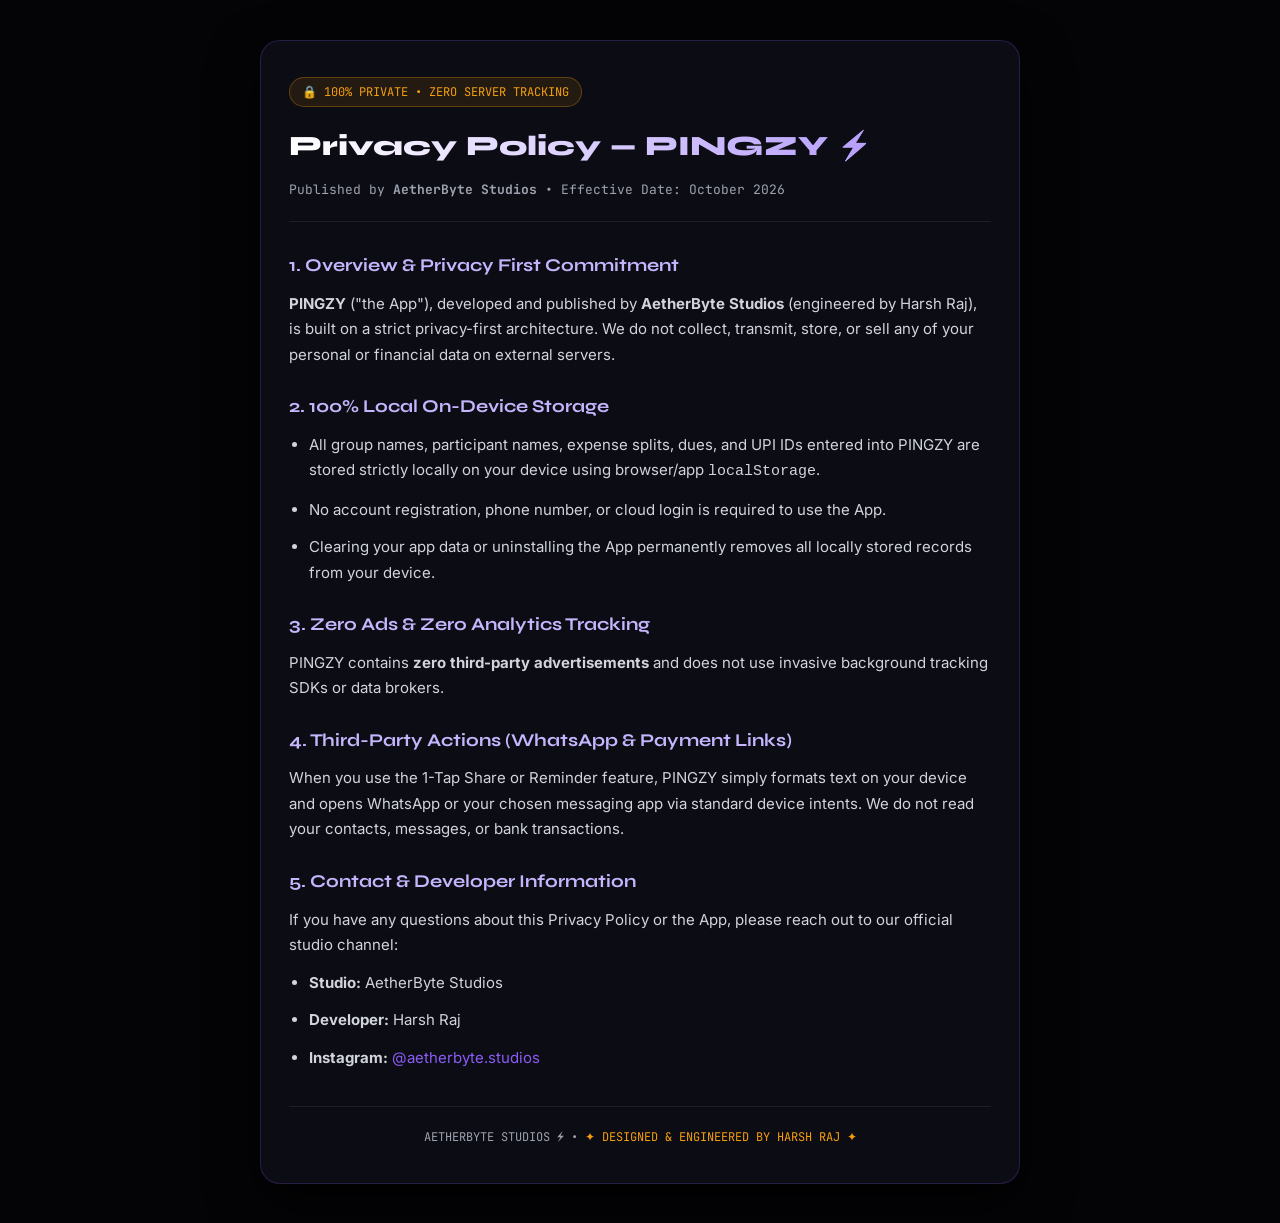
==== privacy.html @ 13483d2e "Create privacy.html" ====
<!DOCTYPE html>
<html lang="en">
<head>
  <meta charset="UTF-8" />
  <meta name="viewport" content="width=device-width, initial-scale=1.0" />
  <title>Privacy Policy — PINGZY ⚡ | AetherByte Studios</title>
  <link href="https://fonts.googleapis.com/css2?family=JetBrains+Mono:wght@400;600&family=Syne:wght@700;800&family=Inter:wght@400;500;600&display=swap" rel="stylesheet">
  <style>
    :root {
      --bg: #040407;
      --card: #0c0c14;
      --border: rgba(139, 92, 246, 0.22);
      --violet: #8b5cf6;
      --gold: #f59e0b;
      --text: #f3f4f6;
      --muted: #9ca3af;
    }
    * { box-sizing: border-box; margin: 0; padding: 0; }
    body {
      background-color: var(--bg);
      color: var(--text);
      font-family: 'Inter', sans-serif;
      line-height: 1.7;
      padding: 40px 20px;
    }
    .container {
      max-width: 760px;
      margin: 0 auto;
      background: var(--card);
      border: 1px solid var(--border);
      border-radius: 20px;
      padding: 36px 28px;
      box-shadow: 0 20px 50px rgba(0, 0, 0, 0.8);
    }
    .badge {
      display: inline-block;
      font-family: 'JetBrains Mono', monospace;
      font-size: 12px;
      color: var(--gold);
      background: rgba(245, 158, 11, 0.1);
      border: 1px solid rgba(245, 158, 11, 0.3);
      padding: 4px 12px;
      border-radius: 99px;
      margin-bottom: 16px;
    }
    h1 {
      font-family: 'Syne', sans-serif;
      font-size: 28px;
      font-weight: 800;
      margin-bottom: 8px;
      background: linear-gradient(90deg, #ffffff, #a78bfa);
      -webkit-background-clip: text;
      -webkit-text-fill-color: transparent;
    }
    .meta {
      font-family: 'JetBrains Mono', monospace;
      font-size: 13px;
      color: var(--muted);
      margin-bottom: 28px;
      padding-bottom: 20px;
      border-bottom: 1px solid rgba(255,255,255,0.08);
    }
    h2 {
      font-family: 'Syne', sans-serif;
      font-size: 18px;
      color: #c4b5fd;
      margin: 24px 0 10px;
    }
    p, li {
      font-size: 15px;
      color: #d1d5db;
      margin-bottom: 12px;
    }
    ul { padding-left: 20px; margin-bottom: 16px; }
    .footer {
      margin-top: 36px;
      padding-top: 20px;
      border-top: 1px solid rgba(255,255,255,0.08);
      text-align: center;
      font-family: 'JetBrains Mono', monospace;
      font-size: 12px;
      color: var(--muted);
    }
    .footer span { color: var(--gold); }
    a { color: var(--violet); text-decoration: none; }
  </style>
</head>
<body>
  <div class="container">
    <div class="badge">🔒 100% PRIVATE • ZERO SERVER TRACKING</div>
    <h1>Privacy Policy — PINGZY ⚡</h1>
    <div class="meta">
      Published by <strong>AetherByte Studios</strong> • Effective Date: October 2026
    </div>

    <h2>1. Overview & Privacy First Commitment</h2>
    <p><strong>PINGZY</strong> ("the App"), developed and published by <strong>AetherByte Studios</strong> (engineered by Harsh Raj), is built on a strict privacy-first architecture. We do not collect, transmit, store, or sell any of your personal or financial data on external servers.</p>

    <h2>2. 100% Local On-Device Storage</h2>
    <ul>
      <li>All group names, participant names, expense splits, dues, and UPI IDs entered into PINGZY are stored strictly locally on your device using browser/app <code>localStorage</code>.</li>
      <li>No account registration, phone number, or cloud login is required to use the App.</li>
      <li>Clearing your app data or uninstalling the App permanently removes all locally stored records from your device.</li>
    </ul>

    <h2>3. Zero Ads & Zero Analytics Tracking</h2>
    <p>PINGZY contains <strong>zero third-party advertisements</strong> and does not use invasive background tracking SDKs or data brokers.</p>

    <h2>4. Third-Party Actions (WhatsApp & Payment Links)</h2>
    <p>When you use the 1-Tap Share or Reminder feature, PINGZY simply formats text on your device and opens WhatsApp or your chosen messaging app via standard device intents. We do not read your contacts, messages, or bank transactions.</p>

    <h2>5. Contact & Developer Information</h2>
    <p>If you have any questions about this Privacy Policy or the App, please reach out to our official studio channel:</p>
    <ul>
      <li><strong>Studio:</strong> AetherByte Studios</li>
      <li><strong>Developer:</strong> Harsh Raj</li>
      <li><strong>Instagram:</strong> <a href="https://instagram.com/aetherbyte.studios" target="_blank">@aetherbyte.studios</a></li>
    </ul>

    <div class="footer">
      AETHERBYTE STUDIOS ⚡ • <span>✦ DESIGNED & ENGINEERED BY HARSH RAJ ✦</span>
    </div>
  </div>
</body>
</html>
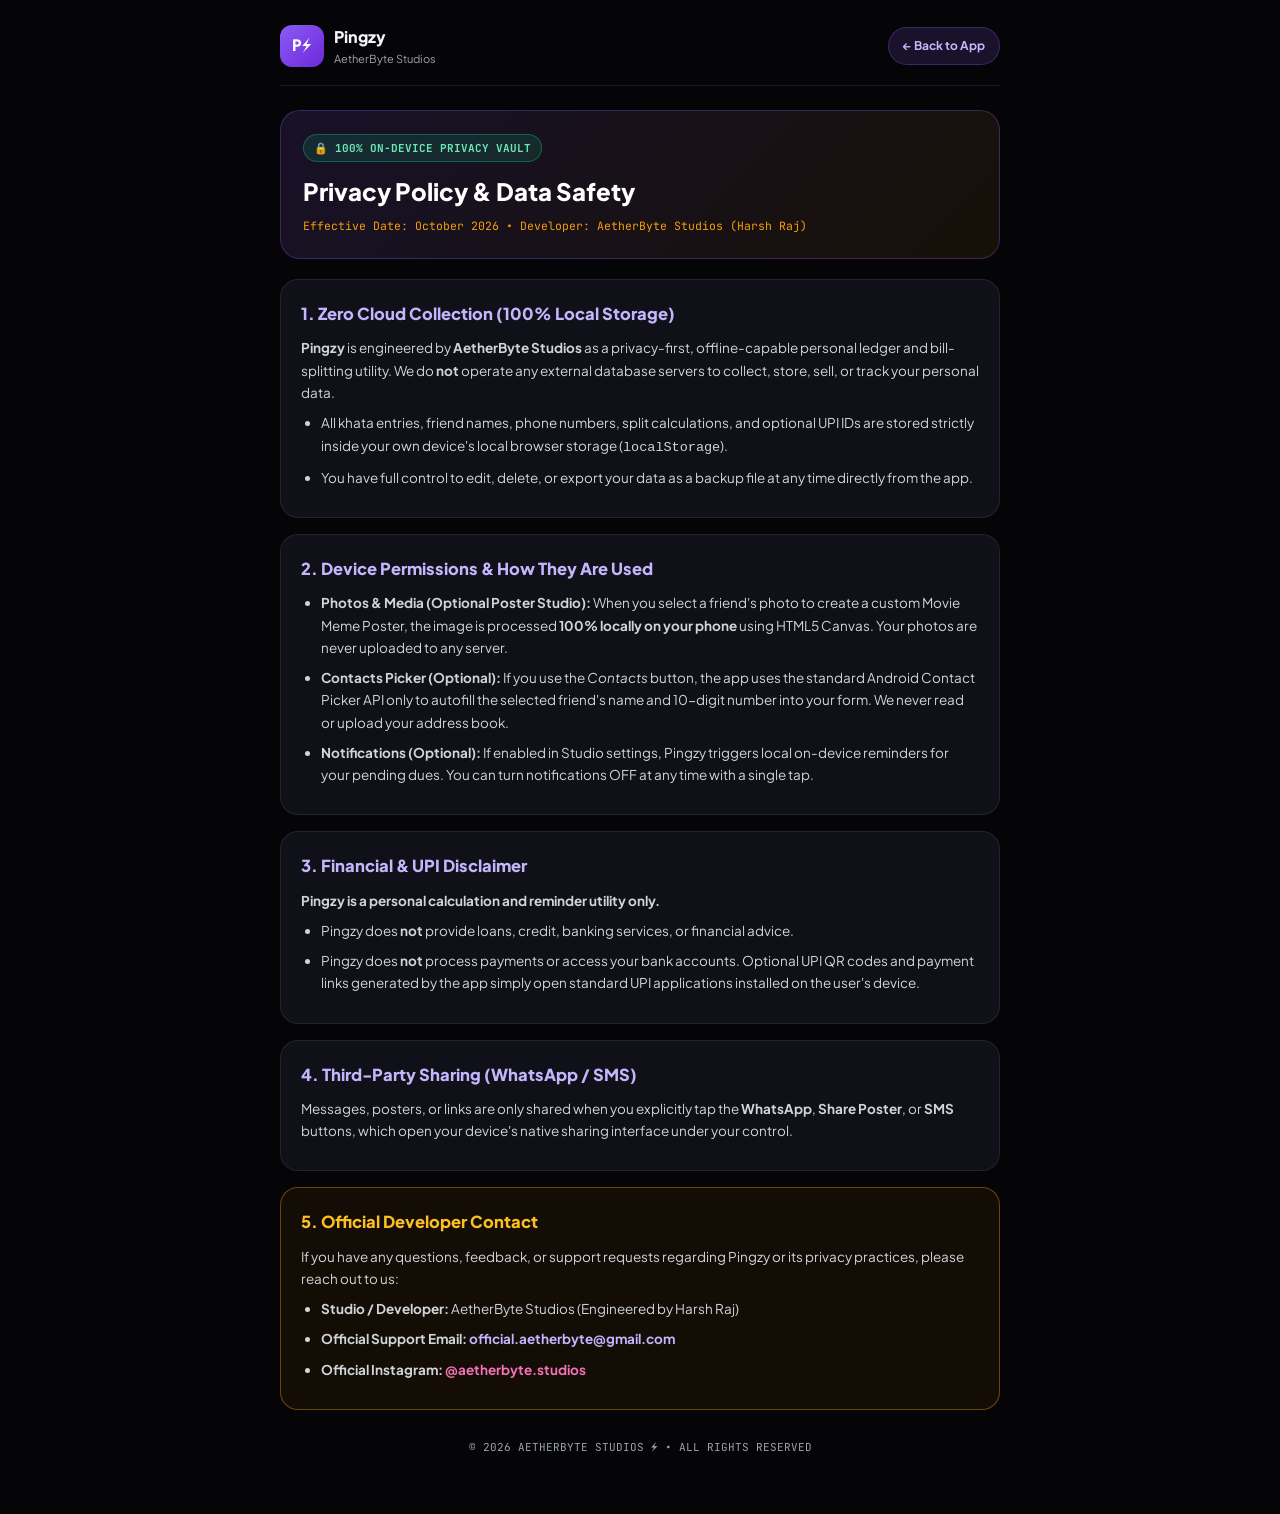
==== commit 39f08771: "Update privacy.html" ====
--- a/privacy.html
+++ b/privacy.html
@@ -1,125 +1,217 @@
 <!DOCTYPE html>
 <html lang="en">
 <head>
-  <meta charset="UTF-8" />
-  <meta name="viewport" content="width=device-width, initial-scale=1.0" />
-  <title>Privacy Policy — PINGZY ⚡ | AetherByte Studios</title>
-  <link href="https://fonts.googleapis.com/css2?family=JetBrains+Mono:wght@400;600&family=Syne:wght@700;800&family=Inter:wght@400;500;600&display=swap" rel="stylesheet">
-  <style>
-    :root {
-      --bg: #040407;
-      --card: #0c0c14;
-      --border: rgba(139, 92, 246, 0.22);
-      --violet: #8b5cf6;
-      --gold: #f59e0b;
-      --text: #f3f4f6;
-      --muted: #9ca3af;
-    }
-    * { box-sizing: border-box; margin: 0; padding: 0; }
-    body {
-      background-color: var(--bg);
-      color: var(--text);
-      font-family: 'Inter', sans-serif;
-      line-height: 1.7;
-      padding: 40px 20px;
-    }
-    .container {
-      max-width: 760px;
-      margin: 0 auto;
-      background: var(--card);
-      border: 1px solid var(--border);
-      border-radius: 20px;
-      padding: 36px 28px;
-      box-shadow: 0 20px 50px rgba(0, 0, 0, 0.8);
-    }
-    .badge {
-      display: inline-block;
-      font-family: 'JetBrains Mono', monospace;
-      font-size: 12px;
-      color: var(--gold);
-      background: rgba(245, 158, 11, 0.1);
-      border: 1px solid rgba(245, 158, 11, 0.3);
-      padding: 4px 12px;
-      border-radius: 99px;
-      margin-bottom: 16px;
-    }
-    h1 {
-      font-family: 'Syne', sans-serif;
-      font-size: 28px;
-      font-weight: 800;
-      margin-bottom: 8px;
-      background: linear-gradient(90deg, #ffffff, #a78bfa);
-      -webkit-background-clip: text;
-      -webkit-text-fill-color: transparent;
-    }
-    .meta {
-      font-family: 'JetBrains Mono', monospace;
-      font-size: 13px;
-      color: var(--muted);
-      margin-bottom: 28px;
-      padding-bottom: 20px;
-      border-bottom: 1px solid rgba(255,255,255,0.08);
-    }
-    h2 {
-      font-family: 'Syne', sans-serif;
-      font-size: 18px;
-      color: #c4b5fd;
-      margin: 24px 0 10px;
-    }
-    p, li {
-      font-size: 15px;
-      color: #d1d5db;
-      margin-bottom: 12px;
-    }
-    ul { padding-left: 20px; margin-bottom: 16px; }
-    .footer {
-      margin-top: 36px;
-      padding-top: 20px;
-      border-top: 1px solid rgba(255,255,255,0.08);
-      text-align: center;
-      font-family: 'JetBrains Mono', monospace;
-      font-size: 12px;
-      color: var(--muted);
-    }
-    .footer span { color: var(--gold); }
-    a { color: var(--violet); text-decoration: none; }
-  </style>
+    <meta charset="UTF-8">
+    <meta name="viewport" content="width=device-width, initial-scale=1.0">
+    <meta name="theme-color" content="#050507">
+    <title>Privacy Policy &mdash; Pingzy by AetherByte Studios</title>
+    <link rel="preconnect" href="https://fonts.googleapis.com">
+    <link rel="preconnect" href="https://fonts.gstatic.com" crossorigin>
+    <link href="https://fonts.googleapis.com/css2?family=JetBrains+Mono:wght@600;700;800&family=Plus+Jakarta+Sans:wght@400;500;600;700;800&display=swap" rel="stylesheet">
+    <style>
+        :root {
+            --bg: #050507;
+            --card: #101018;
+            --border: rgba(139, 92, 246, 0.3);
+            --primary: #8b5cf6;
+            --primary-light: #c4b5fd;
+            --gold: #f59e0b;
+            --emerald: #10b981;
+            --text: #f3f4f6;
+            --muted: #9ca3af;
+        }
+        * {
+            box-sizing: border-box;
+            margin: 0;
+            padding: 0;
+        }
+        body {
+            background-color: var(--bg);
+            color: var(--text);
+            font-family: 'Plus Jakarta Sans', sans-serif;
+            line-height: 1.65;
+            padding: 24px 16px 60px 16px;
+        }
+        .container {
+            max-width: 720px;
+            margin: 0 auto;
+        }
+        .top-bar {
+            display: flex;
+            justify-content: space-between;
+            align-items: center;
+            margin-bottom: 24px;
+            padding-bottom: 16px;
+            border-bottom: 1px solid rgba(255,255,255,0.08);
+        }
+        .brand-box {
+            display: flex;
+            align-items: center;
+            gap: 10px;
+        }
+        .logo-badge {
+            background: linear-gradient(135deg, #8b5cf6, #6d28d9);
+            color: #fff;
+            font-family: 'JetBrains Mono', monospace;
+            font-weight: 800;
+            padding: 8px 12px;
+            border-radius: 12px;
+            font-size: 16px;
+        }
+        .back-btn {
+            background: rgba(139, 92, 246, 0.15);
+            border: 1px solid var(--border);
+            color: var(--primary-light);
+            text-decoration: none;
+            padding: 8px 14px;
+            border-radius: 99px;
+            font-size: 12px;
+            font-weight: 700;
+        }
+        .hero-banner {
+            background: linear-gradient(135deg, rgba(139, 92, 246, 0.14), rgba(245, 158, 11, 0.08));
+            border: 1px solid var(--border);
+            border-radius: 20px;
+            padding: 22px;
+            margin-bottom: 20px;
+        }
+        .hero-banner h1 {
+            font-size: 24px;
+            font-weight: 800;
+            margin-bottom: 6px;
+            color: #fff;
+        }
+        .meta-line {
+            font-family: 'JetBrains Mono', monospace;
+            font-size: 11.5px;
+            color: var(--gold);
+        }
+        .policy-card {
+            background: var(--card);
+            border: 1px solid rgba(255, 255, 255, 0.08);
+            border-radius: 18px;
+            padding: 20px;
+            margin-bottom: 16px;
+        }
+        .policy-card h2 {
+            font-size: 16.5px;
+            font-weight: 800;
+            color: var(--primary-light);
+            margin-bottom: 10px;
+            display: flex;
+            align-items: center;
+            gap: 8px;
+        }
+        .policy-card p, .policy-card li {
+            font-size: 13.5px;
+            color: #d1d5db;
+            margin-bottom: 8px;
+        }
+        .policy-card ul {
+            padding-left: 20px;
+        }
+        .highlight-pill {
+            display: inline-block;
+            background: rgba(16, 185, 129, 0.15);
+            border: 1px solid rgba(16, 185, 129, 0.4);
+            color: #6ee7b7;
+            font-family: 'JetBrains Mono', monospace;
+            font-size: 11px;
+            font-weight: 700;
+            padding: 4px 10px;
+            border-radius: 99px;
+            margin-bottom: 10px;
+        }
+        .contact-box {
+            border: 1px solid rgba(245, 158, 11, 0.4);
+            background: rgba(245, 158, 11, 0.06);
+        }
+        a {
+            color: var(--primary-light);
+            text-decoration: none;
+            font-weight: 700;
+        }
+        .footer {
+            text-align: center;
+            margin-top: 28px;
+            font-family: 'JetBrains Mono', monospace;
+            font-size: 11px;
+            color: var(--muted);
+        }
+    </style>
 </head>
 <body>
-  <div class="container">
-    <div class="badge">🔒 100% PRIVATE • ZERO SERVER TRACKING</div>
-    <h1>Privacy Policy — PINGZY ⚡</h1>
-    <div class="meta">
-      Published by <strong>AetherByte Studios</strong> • Effective Date: October 2026
+    <div class="container">
+        <div class="top-bar">
+            <div class="brand-box">
+                <div class="logo-badge">P&#9889;</div>
+                <div>
+                    <div style="font-weight: 800; font-size: 16px;">Pingzy</div>
+                    <div style="font-size: 11px; color: var(--muted);">AetherByte Studios</div>
+                </div>
+            </div>
+            <a href="./index.html" class="back-btn">&larr; Back to App</a>
+        </div>
+
+        <div class="hero-banner">
+            <span class="highlight-pill">&#128274; 100% ON-DEVICE PRIVACY VAULT</span>
+            <h1>Privacy Policy &amp; Data Safety</h1>
+            <div class="meta-line">Effective Date: October 2026 &bull; Developer: AetherByte Studios (Harsh Raj)</div>
+        </div>
+
+        <div class="policy-card">
+            <h2>1. Zero Cloud Collection (100% Local Storage)</h2>
+            <p>
+                <strong>Pingzy</strong> is engineered by <strong>AetherByte Studios</strong> as a privacy-first, offline-capable personal ledger and bill-splitting utility. We do <strong>not</strong> operate any external database servers to collect, store, sell, or track your personal data.
+            </p>
+            <ul>
+                <li>All khata entries, friend names, phone numbers, split calculations, and optional UPI IDs are stored strictly inside your own device's local browser storage (<code>localStorage</code>).</li>
+                <li>You have full control to edit, delete, or export your data as a backup file at any time directly from the app.</li>
+            </ul>
+        </div>
+
+        <div class="policy-card">
+            <h2>2. Device Permissions &amp; How They Are Used</h2>
+            <ul>
+                <li><strong>Photos &amp; Media (Optional Poster Studio):</strong> When you select a friend's photo to create a custom Movie Meme Poster, the image is processed <strong>100% locally on your phone</strong> using HTML5 Canvas. Your photos are never uploaded to any server.</li>
+                <li><strong>Contacts Picker (Optional):</strong> If you use the <em>Contacts</em> button, the app uses the standard Android Contact Picker API only to autofill the selected friend's name and 10-digit number into your form. We never read or upload your address book.</li>
+                <li><strong>Notifications (Optional):</strong> If enabled in Studio settings, Pingzy triggers local on-device reminders for your pending dues. You can turn notifications OFF at any time with a single tap.</li>
+            </ul>
+        </div>
+
+        <div class="policy-card">
+            <h2>3. Financial &amp; UPI Disclaimer</h2>
+            <p>
+                <strong>Pingzy is a personal calculation and reminder utility only.</strong>
+            </p>
+            <ul>
+                <li>Pingzy does <strong>not</strong> provide loans, credit, banking services, or financial advice.</li>
+                <li>Pingzy does <strong>not</strong> process payments or access your bank accounts. Optional UPI QR codes and payment links generated by the app simply open standard UPI applications installed on the user's device.</li>
+            </ul>
+        </div>
+
+        <div class="policy-card">
+            <h2>4. Third-Party Sharing (WhatsApp / SMS)</h2>
+            <p>
+                Messages, posters, or links are only shared when you explicitly tap the <strong>WhatsApp</strong>, <strong>Share Poster</strong>, or <strong>SMS</strong> buttons, which open your device's native sharing interface under your control.
+            </p>
+        </div>
+
+        <div class="policy-card contact-box">
+            <h2 style="color: #fbbf24;">5. Official Developer Contact</h2>
+            <p>
+                If you have any questions, feedback, or support requests regarding Pingzy or its privacy practices, please reach out to us:
+            </p>
+            <ul>
+                <li><strong>Studio / Developer:</strong> AetherByte Studios (Engineered by Harsh Raj)</li>
+                <li><strong>Official Support Email:</strong> <a href="mailto:official.aetherbyte@gmail.com">official.aetherbyte@gmail.com</a></li>
+                <li><strong>Official Instagram:</strong> <a href="https://instagram.com/aetherbyte.studios" target="_blank" rel="noopener" style="color:#f472b6;">@aetherbyte.studios</a></li>
+            </ul>
+        </div>
+
+        <div class="footer">
+            &copy; 2026 AETHERBYTE STUDIOS ⚡ &bull; ALL RIGHTS RESERVED
+        </div>
     </div>
-
-    <h2>1. Overview & Privacy First Commitment</h2>
-    <p><strong>PINGZY</strong> ("the App"), developed and published by <strong>AetherByte Studios</strong> (engineered by Harsh Raj), is built on a strict privacy-first architecture. We do not collect, transmit, store, or sell any of your personal or financial data on external servers.</p>
-
-    <h2>2. 100% Local On-Device Storage</h2>
-    <ul>
-      <li>All group names, participant names, expense splits, dues, and UPI IDs entered into PINGZY are stored strictly locally on your device using browser/app <code>localStorage</code>.</li>
-      <li>No account registration, phone number, or cloud login is required to use the App.</li>
-      <li>Clearing your app data or uninstalling the App permanently removes all locally stored records from your device.</li>
-    </ul>
-
-    <h2>3. Zero Ads & Zero Analytics Tracking</h2>
-    <p>PINGZY contains <strong>zero third-party advertisements</strong> and does not use invasive background tracking SDKs or data brokers.</p>
-
-    <h2>4. Third-Party Actions (WhatsApp & Payment Links)</h2>
-    <p>When you use the 1-Tap Share or Reminder feature, PINGZY simply formats text on your device and opens WhatsApp or your chosen messaging app via standard device intents. We do not read your contacts, messages, or bank transactions.</p>
-
-    <h2>5. Contact & Developer Information</h2>
-    <p>If you have any questions about this Privacy Policy or the App, please reach out to our official studio channel:</p>
-    <ul>
-      <li><strong>Studio:</strong> AetherByte Studios</li>
-      <li><strong>Developer:</strong> Harsh Raj</li>
-      <li><strong>Instagram:</strong> <a href="https://instagram.com/aetherbyte.studios" target="_blank">@aetherbyte.studios</a></li>
-    </ul>
-
-    <div class="footer">
-      AETHERBYTE STUDIOS ⚡ • <span>✦ DESIGNED & ENGINEERED BY HARSH RAJ ✦</span>
-    </div>
-  </div>
 </body>
 </html>
